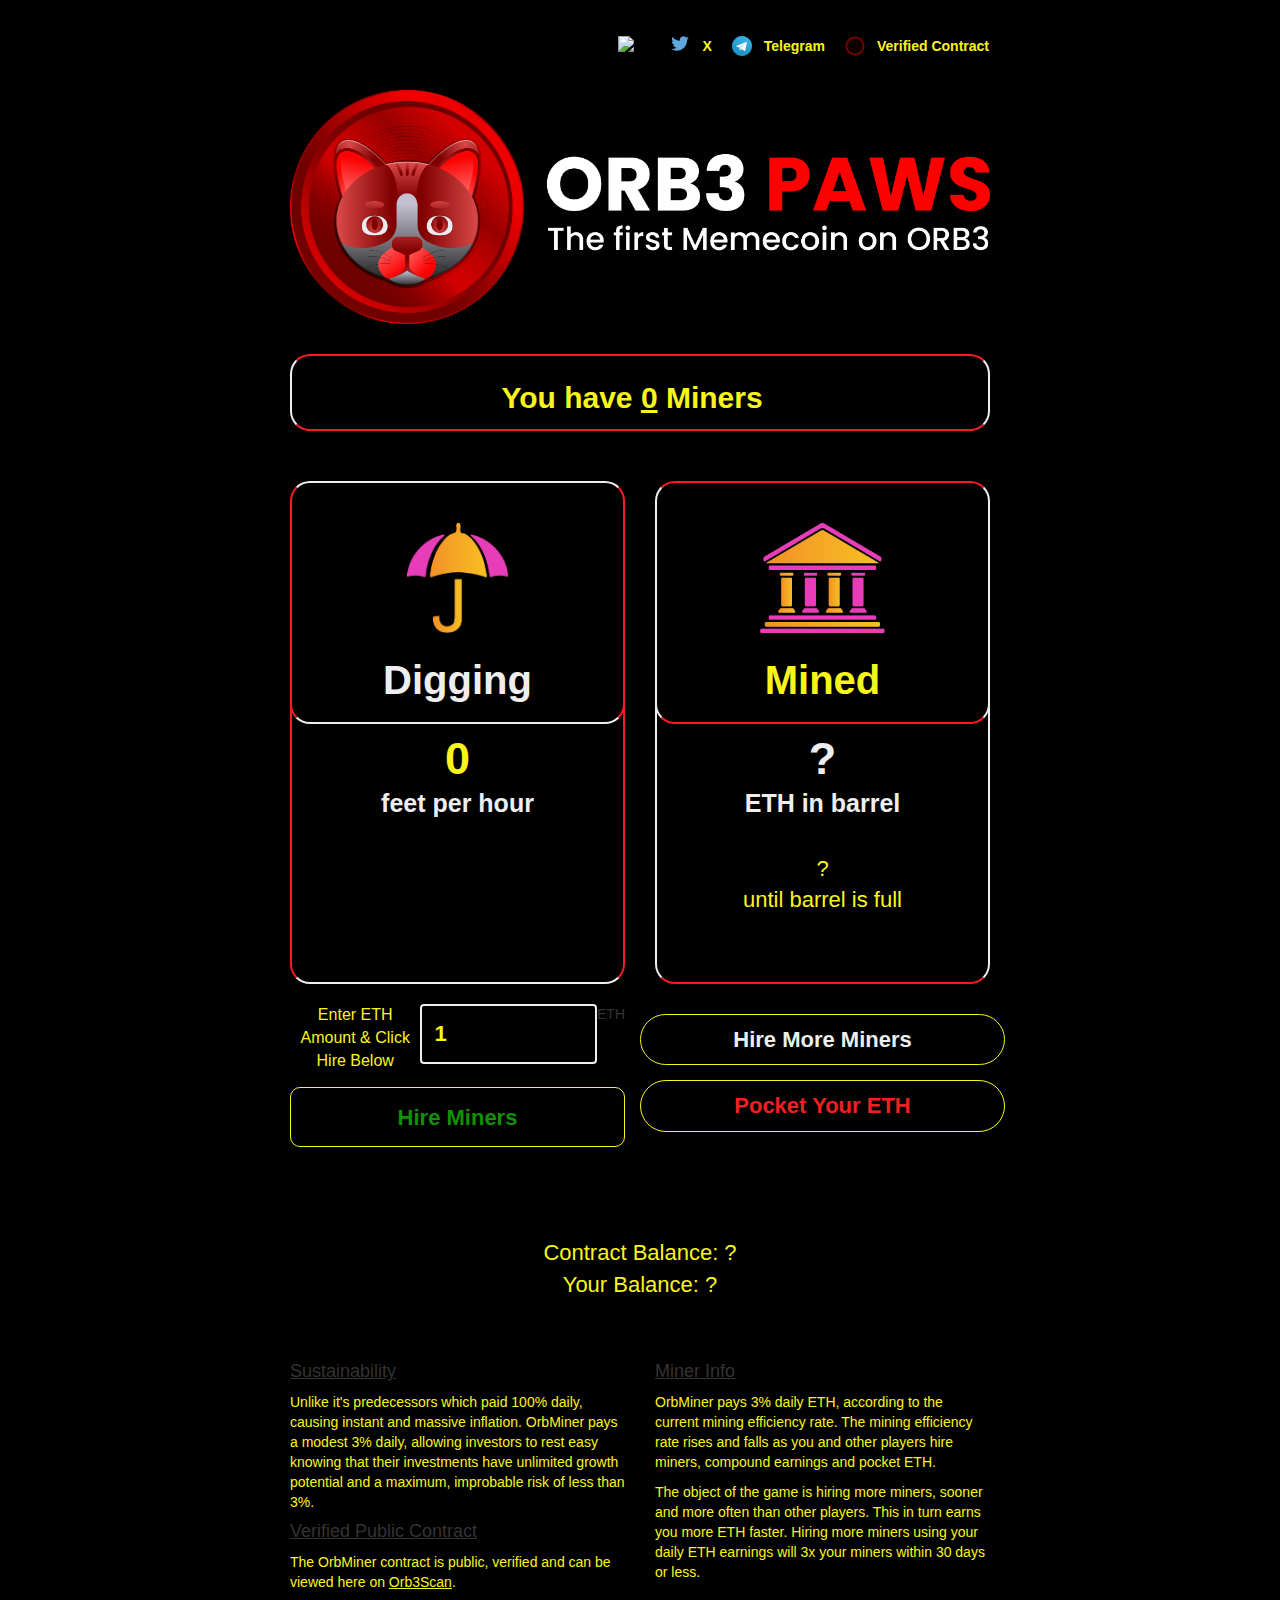
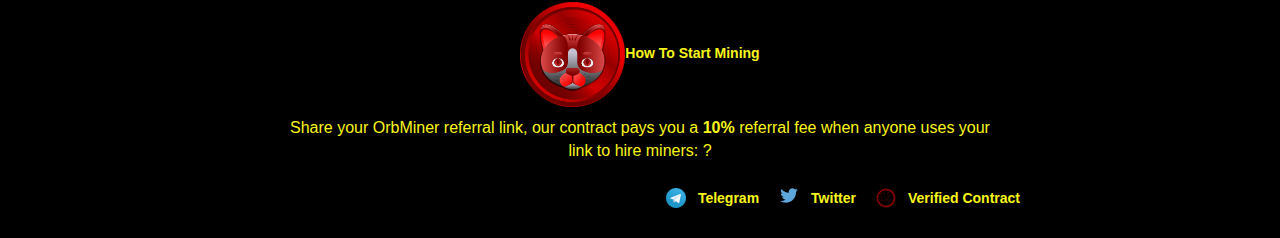
==== index.html @ d817cee5 "First commit" ====
<!DOCTYPE html>
<html lang="en">

<!-- Mirrored from OrbMiner.fun/ by HTTrack Website Copier/3.x [XR&CO'2014], Fri, 10 Sep 2021 21:14:59 GMT -->
<!-- Added by HTTrack --><meta http-equiv="content-type" content="text/html;charset=UTF-8" /><!-- /Added by HTTrack -->
<head>
	<meta charset="utf-8">
	<meta content="IE=edge" http-equiv="X-UA-Compatible">
	<meta content="width=device-width, initial-scale=1" name="viewport">
	<meta content="Hire Miners to earn ETH" name="description">
	<meta name="image" content="assets/img/miner-og-image.png">
    <!-- opengraph image -->
	<meta property="og:image" content="assets/img/miner-og-image.png">
	<meta property="og:title" content="OrbMiner.fun">
  <meta property="og:type" content="website"/>
	<meta property="og:description" content="Hire Miners to earn ETH">
	<meta property="og:url" content="index.html">
	<!-- Twitter meta -->
	<meta name="twitter:card" content="summary_large_image">
	<meta name="twitter:site" content="index.html">
	<meta name="twitter:title" content="OrbMiner.fun">
	<meta name="twitter:description" content="Hire Miners to earn ETH">
	<meta name="twitter:image" content="assets/img/ORB3icon.png">
	<!-- favicon files -->
	<link rel="icon" type="image/png" href="assets/favicon/favicon-32x32.png" sizes="32x32" />
	<link rel="icon" type="image/png" href="assets/favicon/favicon-16x16.png" sizes="16x16" />	
	<meta name="msapplication-TileColor" content="#E9B208">
	<meta name="theme-color" content="#E9B208">
	<title>OrbMiner</title>
	<!-- bootstrap core CSS -->
	<link href="dist/css/bootstrap.min.css" rel="stylesheet">
	<link href="assets/css/ie10-viewport-bug-workaround.css" rel="stylesheet">
	<link href="jumbotron-narrow.css" rel="stylesheet">
	<link href="custom.css" rel="stylesheet">
	<link href="assets/fonts/fonts.min.css" rel="stylesheet" type="text/css">
</head>
<body>
	<div class="modal" id="myModal">
		<div class="modal-content">
			<div id="modal-internal"></div>
		</div>
	</div>
	<div class="container">
    <nav class="navbar navbar-default">
  <div class="container-fluid">
    <div></div>
    <div class="navbar-header">
    </div>

    <div class="mobile-align">
      <ul class="nav navbar-nav navbar-right font-weight-normal">
          <li><a class="social-pad"><img src="#" class="social-icons" onclick="document.getElementById('lostmojo').pause();" /><span class="hide-mobile"></span></a></li>
		  <li><a class="social-pad" href="https://twitter.com/OrbMiner" target="_blank"><img alt="telegram" class="social-icons" src="assets/img/social-icons/Twitter-Logo.png"><span class="hide-mobile">X</span></a></li>
          <li><a class="social-pad" href="https://t.me/OrbMiner_Portal" target="_blank"><img alt="telegram" class="social-icons" src="assets/img/social-icons/telegram.svg"><span class="hide-mobile">Telegram</span></a></li>
        <li><a class="social-pad" href="https://orb3scan.tech/address/0xED2055b7B78608553Bb34dC0eA509499aF9407E9?tab=contact_code" target="_blank"><img alt="ORB3SCAN" class="social-icons" src="assets/img/ORB3icon.png"><span class="hide-mobile">Verified Contract</span></a></li>
      </ul>
    </div>
  </div>
</nav>
    <div>
  <ul style="display:none;" class="nav nav-tabs nav-justified" id="myTabs" role="tablist">
    <li role="presentation" class="active"><a href="#home" id="miners-tab" role="tab" data-toggle="tab" aria-controls="home" aria-expanded="true">OrbMiner</a></li>
  </ul>
  <div class="tab-content" id="myTabContent">
    <div class="tab-pane fade active in" role="tabpanel" id="home" aria-labelledby="miners-tab">
      <!-- OrbMiner -->


      <center>
          <img alt="OrbMiner" src="assets/img/Opaws.png" href="index.html" width="100%" height="auto" >
          </center>
      <div class="jumbotron">
  			<div class="container-fluid miners-tally-container">
  				<div class="row">
  					<div class="col-md-12">
  						<h2 class="tally-text">You have <span class="numminers">0</span> Miners</h2>
  					</div>
  				</div>
  			</div>
  			<div class="container">
  				<div class="row">
  					<div class="col-md-6 nopad-left nopad-lr">
  						<div class="prod-contain-top">
  							<img alt="Miners" class="main-img" src="assets/img/safeicon.png">
  							<h2>Digging</h2>
  						</div>
  						<div class="prod-contain-bottom">
  							<h2><span id="production">0</span></h2>
  							<p class="pphr">feet per hour</p>
  							<p class="mw-250"><br/>
                  <span id="sellsforexample"></span>
                </p>
  						</div>
  					</div>
  					<div class="col-md-6 nopad-right nopad-lr">
  						<div class="hold-contain-top">
  							<img alt="Miners" class="main-img" src="assets/img/banklogo.png">
  							<h2>Mined</h2>
  						</div>
  						<div class="hold-contain-bottom">
  							<h2><span id="sellprice">?</span></h2>
  							<p class="pphr">ETH in barrel</p>
  							<p class="mw-250"><br/><span id="timeuntilfull">?</span><br>
  							until barrel is full</p>
  						</div>
  					</div>
  					</div>	
  			</div>	
  			
  					<div class="col-md-6 nopad-left nopad-lr">
  						<div class="spend-input">
  						    <p style="color:#d90606; font-size:16px;">Enter ETH Amount & Click Hire Below</p>
  							<input class="form-control" id="ethtospend" onchange="updateBuyPrice()" step="1" type="number" value="1"> <span class="ETH-text">ETH</span>
  						</div><a class="btn btn-lg btn-buy" onclick="buyEggs2(); document.getElementById('lostmojo').pause(); document.getElementById('lostmojo2').play() " role="button">Hire <span id="eggstobuy"></span> Miners</a>
  					</div>
  				<div class="row">
  				    <div width="250"
  			<p><a class="btn btn-lg btn-hatch" onclick="hatchEggs1(); document.getElementById('lostmojo').pause(); document.getElementById('lostmojo2').play()" role="button">Hire More Miners</a></p>
  					</div>
  				<div width="250"></div>
  						<p><a class="btn btn-lg btn-sell" onclick="sellEggs(displayTransactionMessage); document.getElementById('lostmojo').pause(); document.getElementById('lostmojo3').play(); document.getElementById('sellprice')" role="button">Pocket Your ETH</a></p>
  					</div>
				
					<div class="container altcolor">
					<br>
  				<div class="row">
  					<p><span id="contractBal">Contract Balance: ?</span></p>
  				</div>
                <div class="row">
  					<p><span id="userTrx">Your Balance: ?</span></p>
  				</div>
  			</div>
  	  
  		</div>
    </div>
    
		<footer class="footer">


			<div class="row">
				<div class="col-lg-6">
				    <h4><u>Sustainability</u></h4>
                    <p>Unlike it's predecessors which paid 100% daily, causing instant and massive inflation. OrbMiner pays a modest 3% daily, allowing investors to rest easy knowing that their investments have unlimited growth potential and a maximum, improbable risk of less than 3%.
                    
                    <h4><u>Verified Public Contract</u></h4>
                    <p>The OrbMiner contract is public, verified and can be viewed here on <a href="https://orb3scan.tech/address/0xED2055b7B78608553Bb34dC0eA509499aF9407E9?tab=contact_code" target="_blank"><u>Orb3Scan</u></a>.
                    </p>
                    
                    
				</div>
				<div class="col-lg-6">
				    <h4><u>Miner Info</u></h4>
					<p>OrbMiner pays 3% daily ETH, according to the current mining efficiency rate. The mining efficiency rate rises and falls as you and other players hire miners, compound earnings and pocket ETH. </p>
					<p>The object of the game is hiring more miners, sooner and more often than other players. This in turn earns you more ETH faster. Hiring more miners using your daily ETH earnings will 3x your miners within 30 days or less.</p>
					
				</div>
                
			<div class=""></div>
			    <div class="col-lg-12">
  					<center><p><span><a href="instructions.html" target="_blank"><img alt="How To Start Mining" src="assets/img/Oicon.png" width="15%" height="auto" margin="10%"><b>How To Start Mining</b></a></span></p></center>
  				</div>
				<div class="">
				    <div class="col-md-12">
				<font style="font-size:16px">
					<center><p>Share your OrbMiner referral link, our contract pays you a <b>10%</b> referral fee when anyone uses your link to hire miners: <a id="playerreflink" onclick="copyRef()">?
					<p></p><input id="copytextthing" style="display:none;" type="text" value="Hello Worldfdgerh"></a></p></center></font>
			</div>
					<center><ul class="nav navbar-nav navbar-right font-weight-normal">
          <li><a class="social-pad" href="https://t.me/OrbMiner_Portal" target="_blank"><img alt="Telegram" class="social-icons" src="assets/img/social-icons/telegram.svg"><span class="hide-mobile">Telegram</span></a></li>
          <li><a class="social-pad" href="https://twitter.com/OrbMiner" target="_blank"><img alt="Twitter" class="social-icons" src="assets/img/social-icons/Twitter-Logo.png"><span class="hide-mobile">Twitter</span></a></li>
        <li><a class="social-pad" href="https://orb3scan.tech/address/0xED2055b7B78608553Bb34dC0eA509499aF9407E9?tab=contact_code" target="_blank"><img alt="ORB3SCAN" class="social-icons" src="assets/img/ORB3icon.png"><span class="hide-mobile">Verified Contract</span></a></li>
      </ul></center>
                    
				</div>
		</footer>
	</div>
	<!-- scripts -->
	<script src="assets/js/ie-emulation-modes-warning.js">
	</script>
	<script src="assets/js/web3.min.js">
	</script>
	<script src="interface.js">
	</script>
	<script src="main.js">
	</script>
	<audio id="lostmojo" autoplay="autoplay" loop="loop">
    <source src="#" type="audio/mpeg">
</audio>
<audio id="lostmojo2">
    <source src="assets/sounds/miningsound.mp3" type="audio/mpeg">
</audio>
<audio id="lostmojo3">
    <source src="assets/sounds/BNBcashout.mp3" type="audio/mpeg">
</audio>
	
	<!-- IE10 viewport hack for Surface/desktop Windows 8 bug -->
	<script src="assets/js/ie10-viewport-bug-workaround.js">
	</script>
	<script src="../ajax.googleapis.com/ajax/libs/jquery/1.10.2/jquery.min.js">
	</script>
	<script src="../maxcdn.bootstrapcdn.com/bootstrap/3.3.7/js/bootstrap.min.js">
	</script>
	<script src="../ajax.googleapis.com/ajax/libs/jquery/1.12.4/jquery.min.js">
	</script>
	

</body>

<!-- Mirrored from OrbMiner.fun/ by HTTrack Website Copier/3.x [XR&CO'2014], Fri, 10 Sep 2021 21:15:09 GMT -->
</html>
---- assets/css/ie10-viewport-bug-workaround.css ----
/*!
 * IE10 viewport hack for Surface/desktop Windows 8 bug
 * Copyright 2014-2015 Twitter, Inc.
 * Licensed under MIT (https://github.com/twbs/bootstrap/blob/master/LICENSE)
 */

/*
 * See the Getting Started docs for more information:
 * http://getbootstrap.com/getting-started/#support-ie10-width
 */
@-ms-viewport     { width: device-width; }
@-o-viewport      { width: device-width; }
@viewport         { width: device-width; }
---- jumbotron-narrow.css ----
/* Space out content a bit */
body {
  padding-top: 20px;
  padding-bottom: 20px;
}

/* Everything but the jumbotron gets side spacing for mobile first views */
.header,
.marketing,
.footer {
  padding-right: 15px;
  padding-left: 15px;
}

/* Custom page header */
.header {
  padding-bottom: 20px;
  border-bottom: 1px solid #e5e5e5;
}
/* Make the masthead heading the same height as the navigation */
.header h3 {
  margin-top: 0;
  margin-bottom: 0;
  line-height: 40px;
}

/* Custom page footer */
.footer {
  padding-top: 19px;
  color: #777;
  border-top: 1px solid #e5e5e5;
}

/* Customize container */
@media (min-width: 768px) {
  .container {
    max-width: 730px;
  }
}
.container-narrow > hr {
  margin: 30px 0;
}

/* Main marketing message and sign up button */
.jumbotron {
  text-align: center;
  border-bottom: 1px solid #e5e5e5;
}
.jumbotron .btn {
  padding: 14px 24px;
  font-size: 21px;
}

/* Supporting marketing content */
.marketing {
  margin: 40px 0;
}
.marketing p + h4 {
  margin-top: 28px;
}

/* Responsive: Portrait tablets and up */
@media screen and (min-width: 768px) {
  /* Remove the padding we set earlier */
  .header,
  .marketing,
  .footer {
    padding-right: 0;
    padding-left: 0;
  }
  /* Space out the masthead */
  .header {
    margin-bottom: 30px;
  }
  /* Remove the bottom border on the jumbotron for visual effect */
  .jumbotron {
    border-bottom: 0;
  }
}
---- custom.css ----
body {
    font-family: 'Proxima Nova', Georgia, sans-serif;
    background-color: #000000;
    -webkit-font-smoothing: antialiased;
    -moz-osx-font-smoothing: grayscale;
}

.warning {
    font-size: 16px !important;
}

a {
    color: #F9F51B;
}
a:hover{
    text-decoration: none;
  }
  .navbar-brand {
    float: left;
    height: inherit;
    padding: 15px 0 0;
    font-size: 25px;
    font-weight: bold;
    line-height: 20px;
}

.navbar-default .navbar-brand {
    color: #F9F51B;
}
nav {
  position: relative;
}

.language {
  font-size: 14px !important;
  padding: 0 0 0 10px !important;
  position: relative;
  top: 18px;
  font-weight: normal !important;
}

.jumbotron {
    background-color: transparent;
    padding-right: 0px !important;
    padding-left: 0px !important;
    padding-top: 0px !important;
    padding-bottom: 0px !important;
    border-radius: 0px !important;
    margin-top: 0px !important;
    border-bottom: 1px solid transparent;
}

.navbar-default {
    background-color: transparent;
    border-color: transparent;
}
.jumbotron p {
    margin-bottom: 0px;
    font-size: 22px;
}
.font-weight-normal {
  font-weight: normal !important;
}
.jumbotron .btn{
    padding: 10px 0;
}
.altcolor {
  position: relative;
    background-color: #03020200;
    border-radius: 20px;
    margin-top: 30px;
    padding: 20px;
}

.miners-tally-container {
    position: relative;
    font-weight: bold;
    font-size: 5rem !important;
    /* border-top: 2px solid #F9F51B; */
    background-color: #010101;
    border-top: 2px solid #F91B20;
    border-left: 2px solid #EEEEEE;
    border-right: 2px solid #EEEEEE;
    border-bottom: 2px solid #F91B20;
    border-radius: 20px 20px 20px 20px;
    min-height: 20px;
    padding: 5px;
    margin-top: 30px;
}

.purple {
  color: #9F7CAA !important;
}

.numminers {
    text-decoration: underline;
    text-decoration-color: #F9F51B;
}

.numseeders {
    text-decoration: underline;
    text-decoration-color: #F9F51B;
}
.tally-text{
  font-size: 3rem !important;
  font-weight: 600;
  color: #F9F51B;
}

.tally-text:after {
    content: url('assets/img/miners-sm.html');
    margin-left: 16px;
    position: relative;
    bottom: -5px;
}

#info-icon{
  cursor: pointer;
  z-index: 999;
}

.form-control {
    display: inline-block;
}

.main-img{
  max-height: 110px;
  width: auto;
  margin: 0 auto;
}
.heading{
  max-width: 300px;
  margin: 0 auto;
}

.main-logo{
  display: flex;
  align-items: center;
  justify-content: center
}
.logo-img{
  max-height: 65px;
  width: auto;
  margin-bottom: 10px;
}

.prod-contain-top {
    position: relative;
    background-color: #000000;
    border-top: 2px solid #EEEEEE;
    border-left: 2px solid #F91B20;
    border-right: 2px solid #F91B20;
    border-bottom: 2px solid #EEEEEE;
    padding: 4rem 0 1rem 0;
    border-radius: 20px;
    margin-top: 30px;
    z-index: 1;
    min-height: 235px;
    margin-top: 50px;
}

.prod-contain-top>h2 {
  font-size: 4rem;
  padding-top: .5rem;
  font-family: 'Proxima Nova', Georgia, sans-serif;
  font-weight: bold;
  color: #EEEEEE !important;
}

.prod-contain-bottom {
    position: relative;
    background-color: #000000;
    border-top: 2px solid #EEEEEE;
    border-left: 2px solid #F91B20;
    border-right: 2px solid #F91B20;
    border-bottom: 2px solid #EEEEEE;
    padding: 4rem 2rem 2rem;
    border-radius: 20px;
    margin-top: -50px;
    z-index: -1;
    min-height: 310px;
    
}

.prod-contain-bottom>h2 {
  font-size: 4.5rem;
  font-family: 'Proxima Nova', Georgia, sans-serif;
  font-weight: 600;
  color: #F9F51B !important;
  margin-bottom: .5rem;
  line-height: 4.5rem;
  width: min-content;
  margin-left: auto;
  margin-right: auto;
}
.pphr {
  font-size: 25px !important;
  margin: 0;
  font-family: 'Proxima Nova', Georgia, sans-serif;
  font-weight: 600 !important;
  color: #EEEEEE!important;
}

.hold-contain-top {
    position: relative;
    background-color: #000000;
    border-top: 2px solid #F91B20;
    border-bottom: 2px solid #F91B20;
    border-left: 2px solid #EEEEEE;
    border-right: 2px solid #EEEEEE;
    padding: 4rem 0 1rem 0;
    border-radius: 20px;
    margin-top: 30px;
    z-index: 1;
    min-height: 235px;
    margin-top: 50px;
}

.hold-contain-top>h2 {
  font-size: 4rem;
  padding-top: .5rem;
  font-family: 'Proxima Nova', Georgia, sans-serif;
  font-weight: bold;
  color: #F9F51B !important;
}

.hold-contain-bottom {
    position: relative;
    background-color: #000000;
    border-top: 2px solid #F91B20;
    border-left: 2px solid #EEEEEE;
    border-right: 2px solid #EEEEEE;
    border-bottom: 2px solid #F91B20;
    padding: 4rem 2rem 2rem;
    border-radius: 20px;
    margin-top: -50px;
    z-index: -1;
    min-height: 310px;
    
}

.hold-contain-bottom>h2 {
  font-size: 4.5rem;
  font-family: 'Proxima Nova', Georgia, sans-serif;
  font-weight: 600;
  color: #EEEEEE !important;
  margin-bottom: .5rem;
  line-height: 4.5rem;
  width: min-content;
  margin-left: auto;
  margin-right: auto;
}
.hold-contain-bottom>.pphr {
  font-size: 25px !important;
  margin: 0;
  font-family: 'Proxima Nova', Georgia, sans-serif;
  font-weight: 600;
  color: #EEEEEE !important;
}

.buy-contain-full {
    position: relative;
    background-color: #010101;
    border-radius: 20px;
    margin-top: 30px;
}

.buy-contain-left {
    min-height: 180px;
    background-color: #010101;
    border-radius: 20px;
    z-index: 1;
    height: 100%;
}

@keyframes slideInFromTop {
    0% {
        transform: translatey(-100%);
    }

    100% {
        transform: translateX(0);
    }
}

.invis {
    display: none;
    animation: .25s ease-out 0s 1 slideInFromTop;
}

.title {
    font-size: 38px !important;
}

h1 {
    font-size: 3.5rem;
    color: #947318;
    font-family: 'Proxima Nova', Georgia, sans-serif;
    font-weight: bolder;
    margin-bottom: 15px
}

p {
    color: #F9F51B !important;
}

h4 {
  color: #23ce14
  font-weight bold;
}

.info-badge {
  font-size: 10px;
  font-weight: 500;
  color: #F9F51B;
  border-radius: 4px;
  background-color: #F9F51B;
  padding: 2px 4px;
  margin-left: 5px;
  line-height: 1;
}

.free-shimp {
  margin: auto;
  position: absolute;
  top: 85px; left: 0; bottom: 0; right: 0;
  font-size: 16px;
}
.free-shimp:hover {
  color: #F9F51B;
}

.mw-250 {
  margin: 0 auto;
  max-width: 250px;
}

.btn-hatch{
    color: #EEEEEE;
    background-color: #010101;
    border-color: #F9F51B;
    width: 50%;
    font-weight: 600;
    border-radius: 40px;
    font-size: 22px !important;
    margin: 30px 0 15px 0;
    overflow: hidden;
    text-overflow: ellipsis;
    -webkit-user-select: none;
    -moz-user-select: none;
    -ms-user-select: none;
    user-select: none;
    white-space: nowrap;
}

@media (max-width: 992px){
  .btn-hatch{
      width: 95% !important;
  }
  .btn-sell{
    width: 95% !important;
  }
}

.btn-hatch:focus, .btn-hatch:hover{
    color: #EEEEEE;
    opacity: .8;
}

.btn-sell{
    color: #f02020;
    background-color: #010101;
    border-color: #F9F51B;
    width: 50%;
    font-weight: 600;
    border-radius: 40px;
    font-size: 22px !important;
    overflow: hidden;
    text-overflow: ellipsis;
    -webkit-user-select: none;
    -moz-user-select: none;
    -ms-user-select: none;
    user-select: none;
    white-space: nowrap;
}

.btn-sell:focus, .btn-sell:hover{
    color: #EEEEEE;
    opacity: .8;
}

.btn-buy{
    color: #109204;
    background-color: #010101;
    border-color: #F9F51B;
    font-weight: 600;
    border-radius: 10px;
    font-size: 22px !important;
    width: 100%;
    height: 60px;
    line-height: 40px;
    margin-bottom: 20px;
    margin-top: 5px;
    display: block;
    overflow: hidden;
    text-overflow: ellipsis;
    -webkit-user-select: none;
    -moz-user-select: none;
    -ms-user-select: none;
    user-select: none;
    white-space: nowrap;
}

#eggstobuy

.btn-buy:focus, .btn-buy:hover{
    color: #EEEEEE;
    opacity: .8;
}

.spend-input{
  display: flex;
  justify-content: space-between;
  margin: 20px 0 15px 0 !important;
}

.spend-input input {
  line-height: 60px;
  height: 60px;
  font-size: 22px;
  font-weight: 600;
  color: #F9F51B;
  background-color: transparent;
  border: 2px solid #EEEEEE;

}

.spend-input>.bnb-text{
  color: #EEEEEE;
  margin-left: 15px;
  text-transform: uppercase;
  font-size: 22px;
  position: relative;
  top: 15px;
  font-weight: bold;
}
.bnb-logo {
  margin: 45px auto;
}


  .footer {
    padding-top: 0px;
    color: inherit;
    border-top: 1px solid transparent;
}

.lr-pad {
  padding: 0 25px;
}

@media (min-width: 992px){
.nopad-left{
    padding-left: 0px;
}
.nopad-right{
    padding-right: 0px;
}
}

@media (max-width: 992px){
.nopad-lr{
    padding-left: 0px;
    padding-right: 0px;
}
}

@media (max-width: 768px){
.hide-mobile{
    display: none;
}
.social-icons {
    margin-right: 0px !important;
}
.mobile-align{
  position: absolute;
  top: -10px;
  right: 15px;
}
.nav>li>a {
    padding: 10px 0 10px 10px;
}
.social-icons {
    height: auto;
    width: 22px !important;
}
}


.social-pad {
      padding: 15px 0 10px 20px !important;
  }

.welcome-text{
  color: #e4c30a !important;
  font-size: 17px;
  font-weight: 600;
  text-align: center;
}

    .btn-default.active, .btn-default:active, .open > .dropdown-toggle.btn-default {
        color: #F9F51B;
        background-color: transparent;
        border-color: transparent;
    }

    .btn.active, .btn:active {
    background-image: none;
    box-shadow: none;
    outline: 0px;
}

.btn-default {
    color: #F9F51B;
    font-size: 18px;
    font-weight: 600;
    background-color: transparent;
    border-color: transparent;
}

.btn-default:hover {
    color: #cab70f;
    background-color: transparent;
    border-color: transparent;
}


.btn-default.active.focus, .btn-default.active:focus, .btn-default.active:hover, .btn-default:active.focus, .btn-default:active:focus, .btn-default:active:hover, .open > .dropdown-toggle.btn-default.focus, .open > .dropdown-toggle.btn-default:focus, .open > .dropdown-toggle.btn-default:hover {
    color: #e6d713;
    background-color: transparent;
    border-color: transparent;
}

.btn-group > .nav-btn:first-child:not(:last-child):not(.dropdown-toggle) {
    border-right: 2px solid #F9F51B;
}

.btn-group > .nav-btn:not(:first-child):not(:last-child):not(.dropdown-toggle) {
    border-right: 2px solid #F9F51B;
}
.btn-group, .btn-group-vertical {
    position: relative;
    display: inline-block;
    vertical-align: middle;
}
.btn-group, .btn-group-vertical {
    position: relative;
    display: inline-block;
    vertical-align: middle;
}
.dropdown-menu {
    position: absolute;
    font-weight: normal !important;
    top: 100%;
    left: 0;
    z-index: 1000;
    display: none;
    float: left;
    min-width: 160px;
    padding: 5px 0;
    margin: 2px 0 0;
    font-size: 14px;
    text-align: left;
    list-style: none;
    background-color: #fff;
    -webkit-background-clip: padding-box;
    background-clip: padding-box;
    border: 1px solid #ccc;
    border: 1px solid rgba(0,0,0,.15);
    border-radius: 10px;
    -webkit-box-shadow: 0 6px 12px rgba(0,0,0,.175);
    box-shadow: 0 6px 12px rgba(0,0,0,.175);
}

.social-icons {
  height: auto;
  width: 20px;
  float: left;
  margin-right: 12px;
}

.navbar-default .navbar-nav>li>a:focus, .navbar-default .navbar-nav>li>a:hover {
    color: #F9F51B;
    opacity: .8;
}

.btn-default.focus, .btn-default:focus {
  color: #F9F51B;
  background-color: transparent;
  border-color: transparent;
}

.nav-tabs > li.active > a, .nav-tabs > li.active > a:focus, .nav-tabs > li.active > a:hover {
    color: #F9F51B;
    cursor: default;
    background-color: rgb(10, 11, 9);
    border-width: 2px;
    border-style: solid;
    border-color: transparent !important;
    border-image: initial;
    border-bottom-color: rgb(10, 11, 9);
}

.nav-tabs>li>a {
    margin-right: 2px;
    line-height: 30px;
    border: 1px solid transparent;
    border-radius: 0px;
}

.nav>li>a {
    position: relative;
    display: block;
    font-weight: bold;
    border-radius: 20px 20px 0 0 !important;
}

.navbar-default .navbar-nav > .active > a, .navbar-default .navbar-nav > .active > a:focus, .navbar-default .navbar-nav > .active > a:hover {
    color: #F9F51B;
    background-color: transparent;
}

.navbar-default .navbar-nav > li > a {
    color: #F9F51B;
}

.nav-tabs.nav-justified>.active>a, .nav-tabs.nav-justified>.active>a:focus, .nav-tabs.nav-justified>.active>a:hover {
    border: 2px solid #F9F51B;
}

.nav-tabs {
    border-bottom: 2px solid #F9F51B;
}
.social-icons-contain{
  float: right;
}

@media (min-width: 768px){
.nav-tabs.nav-justified>li>a {
    border-bottom: 2px solid #c9d60d;
    border-radius: 4px 4px 0 0;
}
}

.nav-tabs>li {
    float: left;
    margin-bottom: 0px;
}

@media (max-width: 768px){
.nav-tabs.nav-justified>li>a {
    border-bottom: 2px solid #F9F51B;
    border-radius: 0;
}}

a:focus, a:hover {
    color: #F9F51B;
    text-decoration: none;
}

.nav-tabs>li>a:hover {
    border-color: transparent;
}

.nav>li>a:focus, .nav>li>a:hover {
    text-decoration: none;
    background-color: transparent;
}

.bg-purple{
  background-color: #F9F51B !important;
}

.border-purple{
      border-color: #F9F51B !important;
}

.text-purple{
  color: #F9F51B !important;
}

.bg-teal{
  background-color: #010101 !important;
}

.border-teal{
  border-color: #F9F51B !important;
}

.text-teal{
  color: #F9F51B !important;
}

.input-outline-purple{
  border: 2px solid #F9F51B !important;
}

.nav > li > a:focus, .nav > li > a:hover {
    background-color: transparent;
    text-decoration: none;
}

@media (max-width: 768px){
  .language {
    position: relative;
    top: 11px;
}
}


.navbar-nav>li {
    float: left !important;
}


#shrimp-tab{
  color: #F9F51B;
  border-bottom: 2px solid #354D5F;
  font-size: 22px;
  font-weight: bold;
}

.nav-tabs.nav-justified>li>a {
    margin-bottom: 0px;
    text-align: center;
}

.close {
    font-size: 30px;
}

.modal-header .close {
    margin-top: 3px;
    margin-right: 6px;
}

.table {
    margin-bottom: 0px;
}
.sm-padding-left{
  padding-left: 15px !important;
}

.pad-15{
  padding: 8px 15px !important;
}

.modal-title {
    margin: 0;
    line-height: 1.42857143;
    color: #F9F51B;
}

tr {
    color: #F9F51B;
}

.modal-content {
    border: 1px solid #F9F51B;
    background-color: #010101;
}
.table>thead>tr>th {
    border-bottom: none;
}

.close {
    font-weight: normal;
    line-height: 1;
    color: #F9F51B;
    opacity: .5;
}
---- assets/fonts/fonts.min.css ----
@font-face {
  font-family: 'Pacifico';
  font-style: normal;
  font-weight: 400;
  src: local('Pacifico Regular'), local('Pacifico-Regular'), url(https://fonts.gstatic.com/s/pacifico/v12/FwZY7-Qmy14u9lezJ-6H6MmBp0u-.woff2) format('woff2');
  font-display: swap;
;font-display: swap;}@font-face{font-family:proxima_nova_altblack;src:url('Mark%20Simonson%20-%20Proxima%20Nova%20Alt%20Black-webfont.html');src:url('Mark%20Simonson%20-%20Proxima%20Nova%20Alt%20Black-webfontd41d.html?#iefix') format('embedded-opentype'),url('Mark%20Simonson%20-%20Proxima%20Nova%20Alt%20Black-webfont-2.html') format('woff2'),url('Mark%20Simonson%20-%20Proxima%20Nova%20Alt%20Black-webfont-3.html') format('woff'),url('Mark%20Simonson%20-%20Proxima%20Nova%20Alt%20Black-webfont-4.html') format('truetype'),url('Mark%20Simonson%20-%20Proxima%20Nova%20Alt%20Black-webfont-5.html#proxima_nova_altblack') format('svg');font-weight:400;font-style:normal;font-display: swap;}@font-face{font-family:proxima_nova_altbold;src:url('Mark%20Simonson%20-%20Proxima%20Nova%20Alt%20Bold-webfont.html');src:url('Mark%20Simonson%20-%20Proxima%20Nova%20Alt%20Bold-webfontd41d.html?#iefix') format('embedded-opentype'),url('Mark%20Simonson%20-%20Proxima%20Nova%20Alt%20Bold-webfont-2.html') format('woff2'),url('Mark%20Simonson%20-%20Proxima%20Nova%20Alt%20Bold-webfont-3.html') format('woff'),url('Mark%20Simonson%20-%20Proxima%20Nova%20Alt%20Bold-webfont-4.html') format('truetype'),url('Mark%20Simonson%20-%20Proxima%20Nova%20Alt%20Bold-webfont-5.html#proxima_nova_altbold') format('svg');font-weight:400;font-style:normal;font-display: swap;}@font-face{font-family:'Proxima Nova';src:url('Mark%20Simonson%20-%20Proxima%20Nova%20Alt%20Regular-webfont.html');src:url('Mark%20Simonson%20-%20Proxima%20Nova%20Alt%20Regular-webfontd41d.html?#iefix') format('embedded-opentype'),url('Mark%20Simonson%20-%20Proxima%20Nova%20Alt%20Regular-webfont-2.html') format('woff2'),url('Mark%20Simonson%20-%20Proxima%20Nova%20Alt%20Regular-webfont-3.html') format('woff'),url('Mark%20Simonson%20-%20Proxima%20Nova%20Alt%20Regular-webfont-4.html') format('truetype'),url('Mark%20Simonson%20-%20Proxima%20Nova%20Alt%20Regular-webfont-5.html#proxima_nova_altregular') format('svg');font-weight:400;font-style:normal;font-display: swap;}@font-face{font-family:proxima_nova_scosfthin;src:url('Mark%20Simonson%20-%20Proxima%20Nova%20ScOsf%20Thin-webfont.html');src:url('Mark%20Simonson%20-%20Proxima%20Nova%20ScOsf%20Thin-webfontd41d.html?#iefix') format('embedded-opentype'),url('Mark%20Simonson%20-%20Proxima%20Nova%20ScOsf%20Thin-webfont-2.html') format('woff2'),url('Mark%20Simonson%20-%20Proxima%20Nova%20ScOsf%20Thin-webfont-3.html') format('woff'),url('Mark%20Simonson%20-%20Proxima%20Nova%20ScOsf%20Thin-webfont-4.html') format('truetype'),url('Mark%20Simonson%20-%20Proxima%20Nova%20ScOsf%20Thin-webfont-5.html#proxima_nova_scosfthin') format('svg');font-weight:400;font-style:normal;font-display: swap;}@font-face{font-family:proxima_nova_ltsemibold;src:url('Mark%20Simonson%20-%20Proxima%20Nova%20Semibold-webfont.html');src:url('Mark%20Simonson%20-%20Proxima%20Nova%20Semibold-webfontd41d.html?#iefix') format('embedded-opentype'),url('Mark%20Simonson%20-%20Proxima%20Nova%20Semibold-webfont-2.html') format('woff2'),url('Mark%20Simonson%20-%20Proxima%20Nova%20Semibold-webfont-3.html') format('woff'),url('Mark%20Simonson%20-%20Proxima%20Nova%20Semibold-webfont-4.html') format('truetype'),url('Mark%20Simonson%20-%20Proxima%20Nova%20Semibold-webfont-5.html#proxima_nova_ltsemibold') format('svg');font-weight:400;font-style:normal;font-display: swap;}@font-face{font-family:proxima_nova_ltthin;src:url('Mark%20Simonson%20-%20Proxima%20Nova%20Thin-webfont.html');src:url('Mark%20Simonson%20-%20Proxima%20Nova%20Thin-webfontd41d.html?#iefix') format('embedded-opentype'),url('Mark%20Simonson%20-%20Proxima%20Nova%20Thin-webfont-2.html') format('woff2'),url('Mark%20Simonson%20-%20Proxima%20Nova%20Thin-webfont-3.html') format('woff'),url('Mark%20Simonson%20-%20Proxima%20Nova%20Thin-webfont-4.html') format('truetype'),url('Mark%20Simonson%20-%20Proxima%20Nova%20Thin-webfont-5.html#proxima_nova_ltthin') format('svg');font-weight:400;font-style:normal}
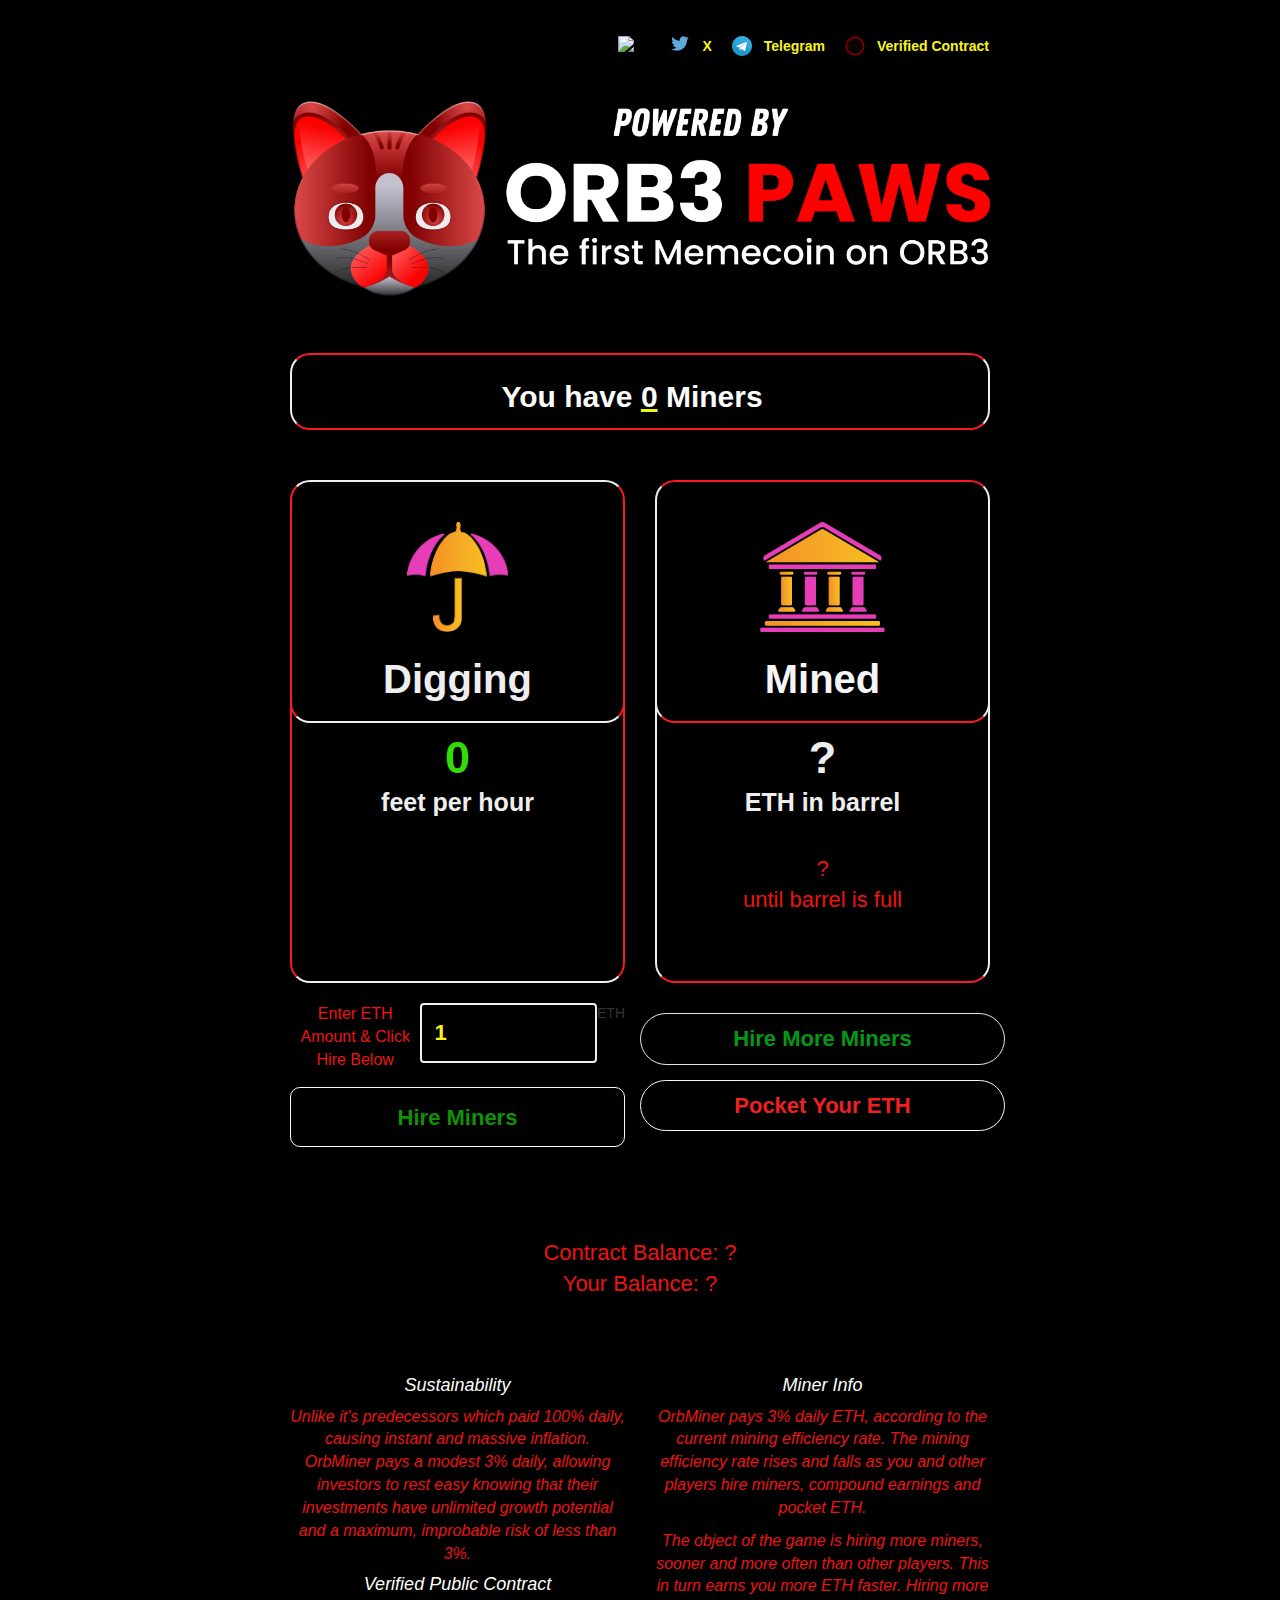
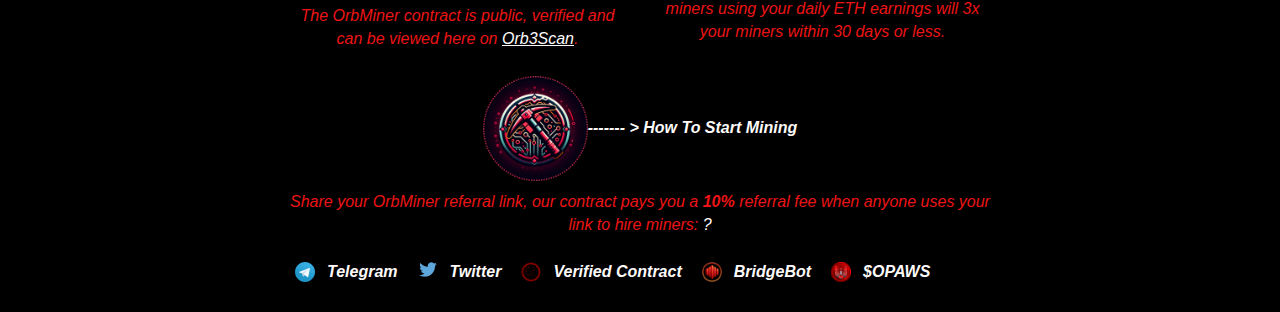
==== commit 093d253d: "second commit" ====
--- a/index.html
+++ b/index.html
@@ -8,9 +8,9 @@
 	<meta content="IE=edge" http-equiv="X-UA-Compatible">
 	<meta content="width=device-width, initial-scale=1" name="viewport">
 	<meta content="Hire Miners to earn ETH" name="description">
-	<meta name="image" content="assets/img/miner-og-image.png">
+	<meta name="image" content="assets/img/NewOrbMiner1.png">
     <!-- opengraph image -->
-	<meta property="og:image" content="assets/img/miner-og-image.png">
+	<meta property="og:image" content="assets/img/POWERED BY.png  ">
 	<meta property="og:title" content="OrbMiner.fun">
   <meta property="og:type" content="website"/>
 	<meta property="og:description" content="Hire Miners to earn ETH">
@@ -20,13 +20,13 @@
 	<meta name="twitter:site" content="index.html">
 	<meta name="twitter:title" content="OrbMiner.fun">
 	<meta name="twitter:description" content="Hire Miners to earn ETH">
-	<meta name="twitter:image" content="assets/img/ORB3icon.png">
+	<meta name="twitter:image" content="assets/img/NewOrbMiner1.png">
 	<!-- favicon files -->
-	<link rel="icon" type="image/png" href="assets/favicon/favicon-32x32.png" sizes="32x32" />
-	<link rel="icon" type="image/png" href="assets/favicon/favicon-16x16.png" sizes="16x16" />	
+	<link rel="icon" type="image/png" href="assets/favicon/favicon.png" sizes="32x32" />
+	<link rel="icon" type="image/png" href="assets/favicon/favicon.svg" sizes="16x16" />	
 	<meta name="msapplication-TileColor" content="#E9B208">
 	<meta name="theme-color" content="#E9B208">
-	<title>OrbMiner</title>
+	<title>OrbMiner | Powered By $OPAWS</title>
 	<!-- bootstrap core CSS -->
 	<link href="dist/css/bootstrap.min.css" rel="stylesheet">
 	<link href="assets/css/ie10-viewport-bug-workaround.css" rel="stylesheet">
@@ -67,7 +67,7 @@
 
 
       <center>
-          <img alt="OrbMiner" src="assets/img/Opaws.png" href="index.html" width="100%" height="auto" >
+          <img alt="OrbMiner" src="assets/img/POWERED BY.png" href="index.html" width="100%" height="auto" >
           </center>
       <div class="jumbotron">
   			<div class="container-fluid miners-tally-container">
@@ -139,17 +139,17 @@
 
 			<div class="row">
 				<div class="col-lg-6">
-				    <h4><u>Sustainability</u></h4>
+				    <h4>Sustainability</h4>
                     <p>Unlike it's predecessors which paid 100% daily, causing instant and massive inflation. OrbMiner pays a modest 3% daily, allowing investors to rest easy knowing that their investments have unlimited growth potential and a maximum, improbable risk of less than 3%.
                     
-                    <h4><u>Verified Public Contract</u></h4>
+                    <h4>Verified Public Contract</h4>
                     <p>The OrbMiner contract is public, verified and can be viewed here on <a href="https://orb3scan.tech/address/0xED2055b7B78608553Bb34dC0eA509499aF9407E9?tab=contact_code" target="_blank"><u>Orb3Scan</u></a>.
                     </p>
                     
                     
 				</div>
 				<div class="col-lg-6">
-				    <h4><u>Miner Info</u></h4>
+				    <h4>Miner Info</h4>
 					<p>OrbMiner pays 3% daily ETH, according to the current mining efficiency rate. The mining efficiency rate rises and falls as you and other players hire miners, compound earnings and pocket ETH. </p>
 					<p>The object of the game is hiring more miners, sooner and more often than other players. This in turn earns you more ETH faster. Hiring more miners using your daily ETH earnings will 3x your miners within 30 days or less.</p>
 					
@@ -157,7 +157,7 @@
                 
 			<div class=""></div>
 			    <div class="col-lg-12">
-  					<center><p><span><a href="instructions.html" target="_blank"><img alt="How To Start Mining" src="assets/img/Oicon.png" width="15%" height="auto" margin="10%"><b>How To Start Mining</b></a></span></p></center>
+  					<center><p><span><a href="instructions.html" target="_blank"><img alt="How To Start Mining" src="assets/img/NewOrbMiner1.png" width="15%" height="auto" margin="10%"><b>------- > How To Start Mining</b></a></span></p></center>
   				</div>
 				<div class="">
 				    <div class="col-md-12">
@@ -165,10 +165,12 @@
 					<center><p>Share your OrbMiner referral link, our contract pays you a <b>10%</b> referral fee when anyone uses your link to hire miners: <a id="playerreflink" onclick="copyRef()">?
 					<p></p><input id="copytextthing" style="display:none;" type="text" value="Hello Worldfdgerh"></a></p></center></font>
 			</div>
-					<center><ul class="nav navbar-nav navbar-right font-weight-normal">
+					<center><ul class="nav navbar-nav navbar-center font-weight-normal">
           <li><a class="social-pad" href="https://t.me/OrbMiner_Portal" target="_blank"><img alt="Telegram" class="social-icons" src="assets/img/social-icons/telegram.svg"><span class="hide-mobile">Telegram</span></a></li>
           <li><a class="social-pad" href="https://twitter.com/OrbMiner" target="_blank"><img alt="Twitter" class="social-icons" src="assets/img/social-icons/Twitter-Logo.png"><span class="hide-mobile">Twitter</span></a></li>
         <li><a class="social-pad" href="https://orb3scan.tech/address/0xED2055b7B78608553Bb34dC0eA509499aF9407E9?tab=contact_code" target="_blank"><img alt="ORB3SCAN" class="social-icons" src="assets/img/ORB3icon.png"><span class="hide-mobile">Verified Contract</span></a></li>
+		<li><a class="social-pad" href="https://t.me/ORB3BridgeBot" target="_blank"><img alt="Bridge" class="social-icons" src="assets/img/token.png"><span class="hide-mobile">BridgeBot</span></a></li>
+		<li><a class="social-pad" href="https://t.me/OrbitPaws_Community" target="_blank"><img alt="Bridge" class="social-icons" src="assets/img/Oicon.png"><span class="hide-mobile">$OPAWS</span></a></li>
       </ul></center>
                     
 				</div>
--- a/custom.css
+++ b/custom.css
@@ -94,7 +94,7 @@
 
 .numminers {
     text-decoration: underline;
-    text-decoration-color: #F9F51B;
+    text-decoration-color: #eaf91b;
 }
 
 .numseeders {
@@ -104,7 +104,7 @@
 .tally-text{
   font-size: 3rem !important;
   font-weight: 600;
-  color: #F9F51B;
+  color: #fbfcfb;
 }
 
 .tally-text:after {
@@ -186,7 +186,7 @@
   font-size: 4.5rem;
   font-family: 'Proxima Nova', Georgia, sans-serif;
   font-weight: 600;
-  color: #F9F51B !important;
+  color: #32dc08 !important;
   margin-bottom: .5rem;
   line-height: 4.5rem;
   width: min-content;
@@ -221,7 +221,7 @@
   padding-top: .5rem;
   font-family: 'Proxima Nova', Georgia, sans-serif;
   font-weight: bold;
-  color: #F9F51B !important;
+  color: #f5f5f7 !important;
 }
 
 .hold-contain-bottom {
@@ -301,7 +301,7 @@
 }
 
 p {
-    color: #F9F51B !important;
+    color: #ec1414 !important;
 }
 
 h4 {
@@ -312,7 +312,7 @@
 .info-badge {
   font-size: 10px;
   font-weight: 500;
-  color: #F9F51B;
+  color: #f91b1b;
   border-radius: 4px;
   background-color: #F9F51B;
   padding: 2px 4px;
@@ -336,9 +336,9 @@
 }
 
 .btn-hatch{
-    color: #EEEEEE;
+    color: #059817;
     background-color: #010101;
-    border-color: #F9F51B;
+    border-color: #e4e4e1;
     width: 50%;
     font-weight: 600;
     border-radius: 40px;
@@ -370,7 +370,7 @@
 .btn-sell{
     color: #f02020;
     background-color: #010101;
-    border-color: #F9F51B;
+    border-color: #fbf8f8;
     width: 50%;
     font-weight: 600;
     border-radius: 40px;
@@ -392,7 +392,7 @@
 .btn-buy{
     color: #109204;
     background-color: #010101;
-    border-color: #F9F51B;
+    border-color: #fafaf9;
     font-weight: 600;
     border-radius: 10px;
     font-size: 22px !important;
@@ -449,11 +449,37 @@
 }
 
 
-  .footer {
-    padding-top: 0px;
-    color: inherit;
-    border-top: 1px solid transparent;
-}
+.footer {
+  padding-top: 0px;
+  color: inherit;
+  border-top: 1px solid transparent;
+  background-color: transparent;
+  text-align: center;
+  font-style: italic;
+  font-size: 16px;
+  font-weight: 300;
+  line-height: 1.42857143;
+  color: #fefefa;
+  padding: 0px 0;
+  margin-top: 30px;
+  margin-bottom: 0px;
+  border-color: transparent;
+  border-style: solid;
+  border-width: 0px;
+  border-radius: 10px;
+  box-shadow: #F91B20;
+  
+}
+
+.footer a {
+  color: #fefafa;
+}
+
+.footer a:hover {
+  color: #f91b26;
+}
+
+
 
 .lr-pad {
   padding: 0 25px;
@@ -779,3 +805,9 @@
     color: #F9F51B;
     opacity: .5;
 }
+.col-lg-6 {
+  flex: 0 0 50%; /* Each column takes up half the width */
+  max-width: 50%; /* Maximum width */
+  padding: 15px; /* Padding for spacing */
+  box-sizing: border-box; /* Include padding in width calculation */
+}